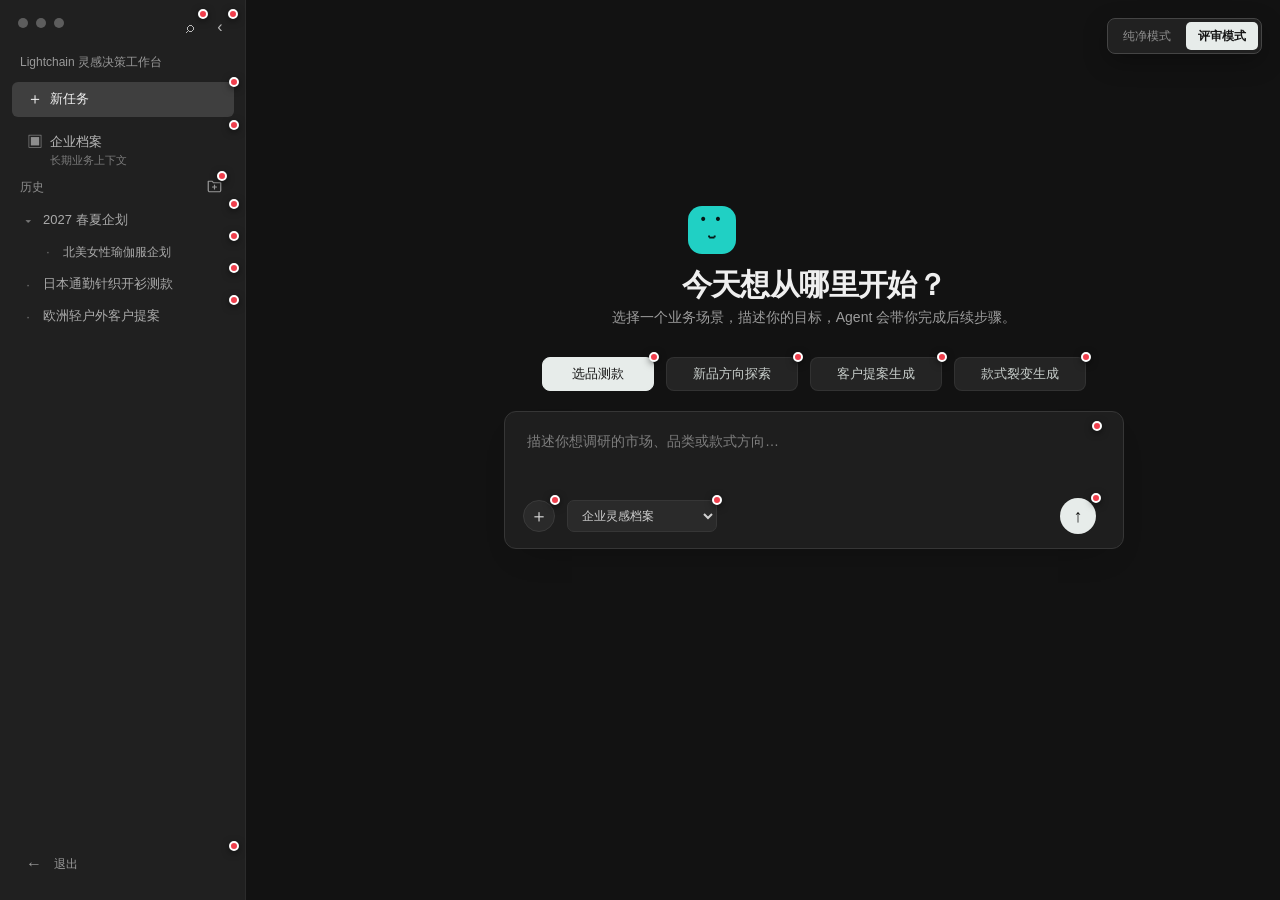
==== index.html @ 87bbf953 "Add files via upload" ====
<!doctype html>
<html lang="zh-CN">
<head>
  <meta charset="utf-8">
  <meta name="viewport" content="width=device-width, initial-scale=1">
  <meta name="description" content="Lightchain 灵感决策工作台功能首页 UI 评审原型">
  <title>Lightchain Workbench Launcher · UI 评审</title>
  <style>
    html, body, iframe {
      width: 100%;
      height: 100%;
      margin: 0;
      border: 0;
      background: #121212;
    }
    iframe { display: block; }
  </style>
</head>
<body>
  <iframe src="./workbench-launcher.html?review=1" title="Lightchain 功能首页 UI 评审原型"></iframe>
</body>
</html>
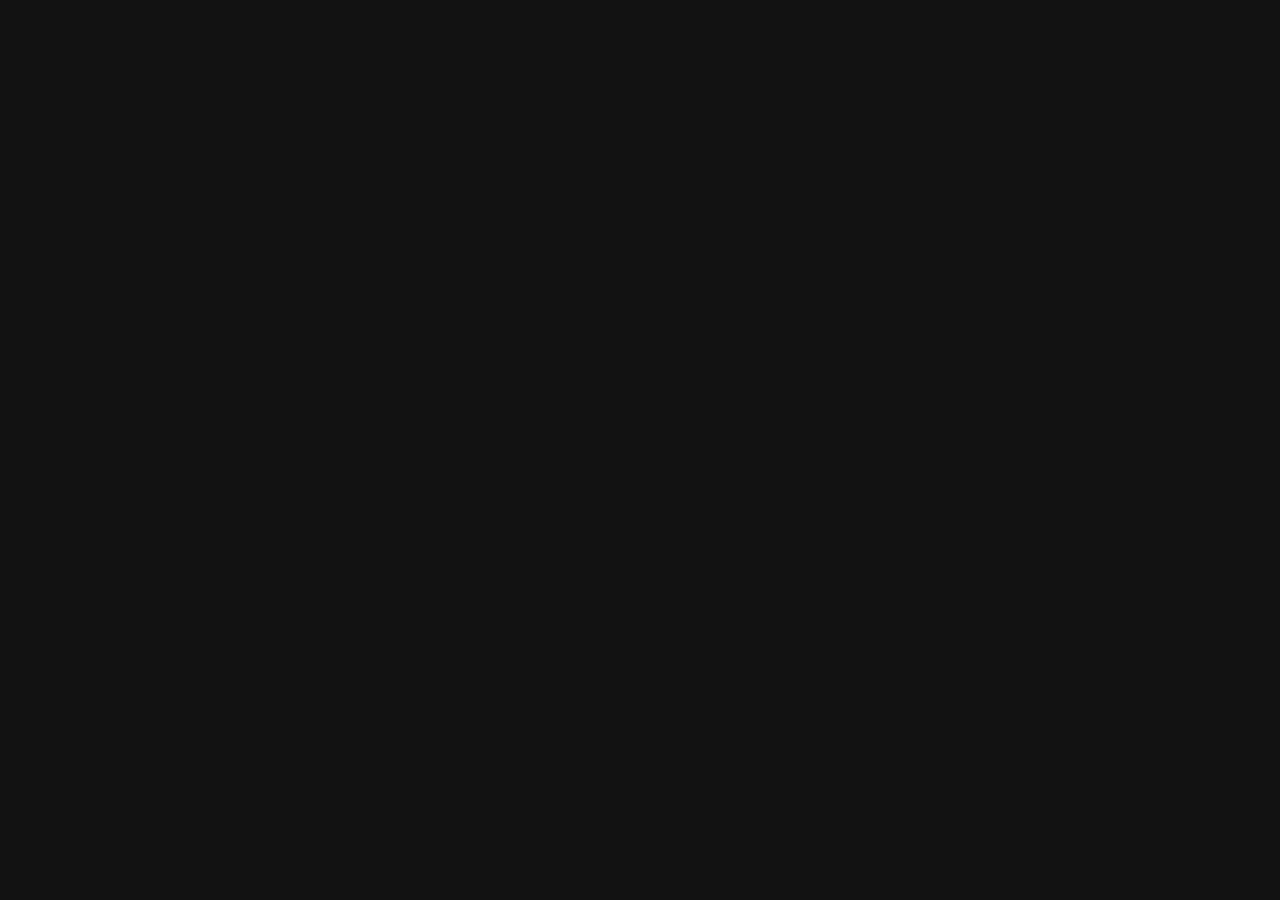
==== commit f8ec0f81: "Bust iframe cache for three-mode review UI" ====
--- a/index.html
+++ b/index.html
@@ -17,6 +17,7 @@
   </style>
 </head>
 <body>
-  <iframe src="./workbench-launcher.html?review=1" title="Lightchain 功能首页 UI 评审原型"></iframe>
+  <iframe src="./workbench-launcher.html?review=1&amp;v=20260730-3mode" title="Lightchain 功能首页 UI 评审原型"></iframe>
 </body>
 </html>
+
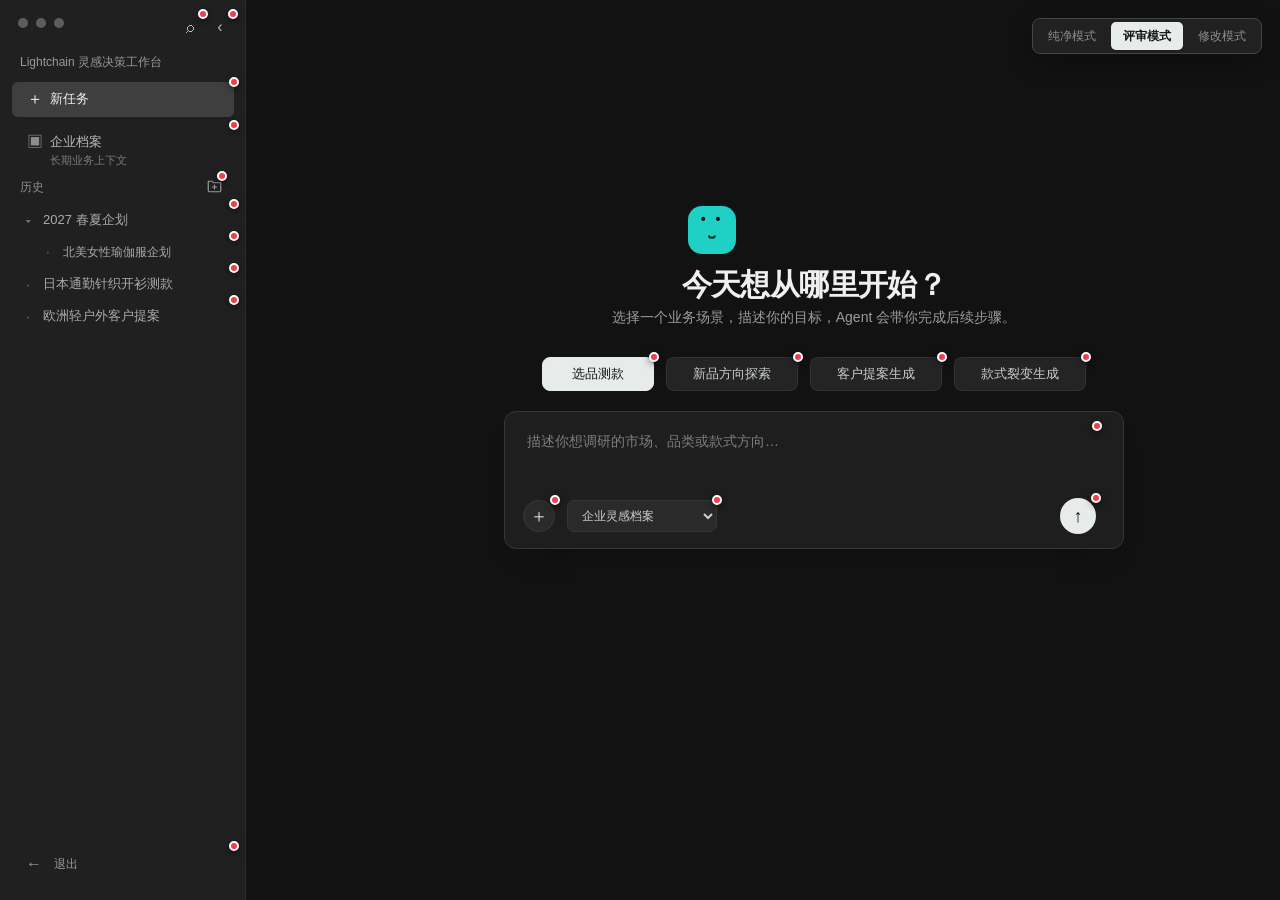
==== commit 35d27cc2: "Bust cached embedded prototype after complete upload" ====
--- a/index.html
+++ b/index.html
@@ -17,7 +17,6 @@
   </style>
 </head>
 <body>
-  <iframe src="./workbench-launcher.html?review=1&amp;v=20260730-3mode" title="Lightchain 功能首页 UI 评审原型"></iframe>
+  <iframe src="./workbench-launcher.html?review=1&amp;v=b72da09" title="Lightchain 功能首页 UI 评审原型"></iframe>
 </body>
 </html>
-
